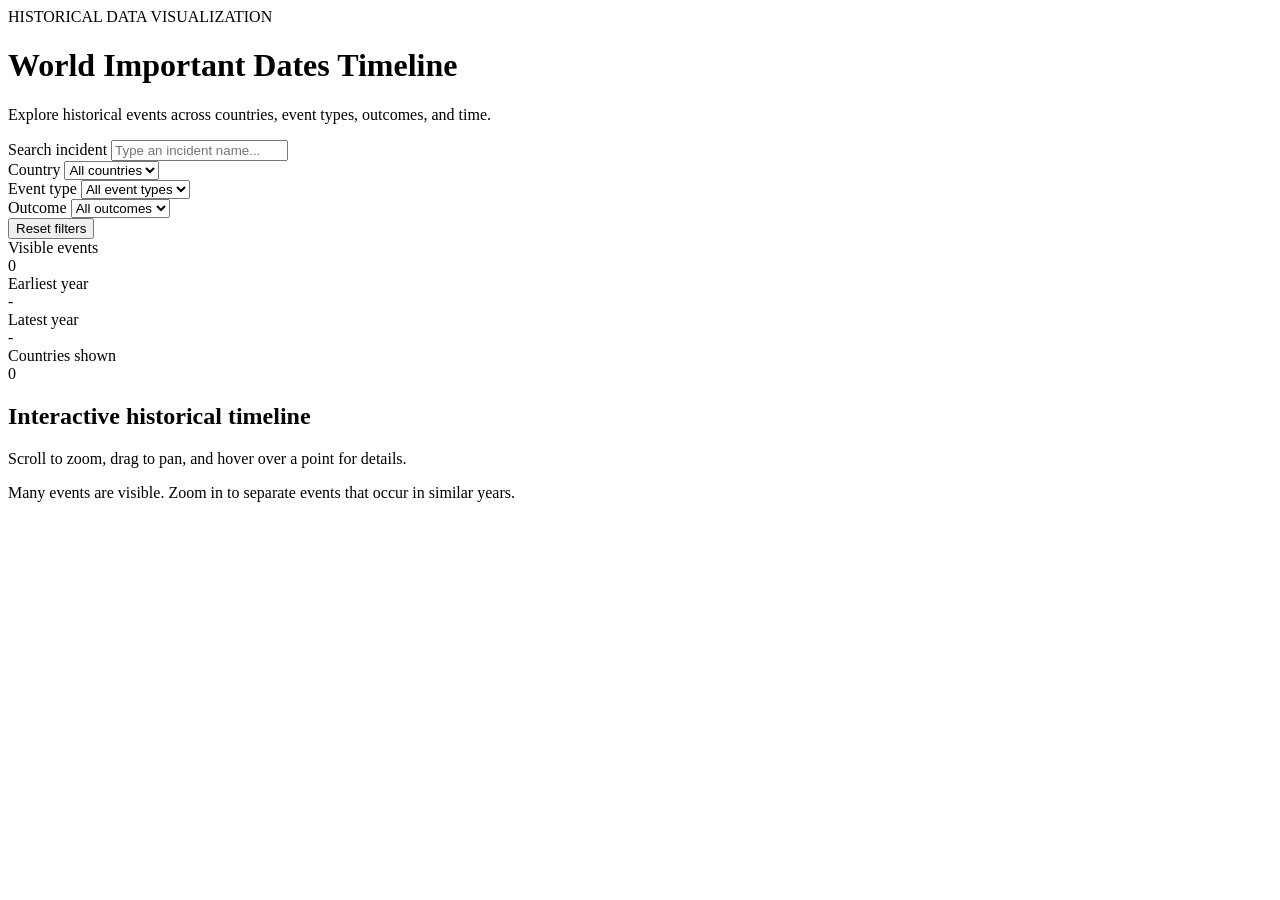
==== Lab_8/Assignment/index.html @ ce953955 "initialize folder" ====
<!DOCTYPE html>
<html lang="en">
<head>
  <meta charset="UTF-8">
  <meta name="viewport" content="width=device-width, initial-scale=1.0">
  <title>World Important Dates Timeline</title>
  
  <!-- Fonts -->
  <link rel="preconnect" href="https://fonts.googleapis.com">
  <link rel="preconnect" href="https://fonts.gstatic.com" crossorigin>
  <link href="https://fonts.googleapis.com/css2?family=Inter:wght@400;500;600;700&display=swap" rel="stylesheet">
  
  <link rel="stylesheet" href="style.css">
  <script src="https://d3js.org/d3.v7.min.js"></script>
</head>
<body>
  <div class="container">
    <header class="main-header">
      <div class="header-content">
        <div class="subtitle">HISTORICAL DATA VISUALIZATION</div>
        <h1>World Important Dates Timeline</h1>
        <p>Explore historical events across countries, event types, outcomes, and time.</p>
      </div>
    </header>

    <div class="dashboard">
      <div class="controls-panel">
        <div class="control-row">
          <div class="control-group">
            <label for="search-incident">Search incident</label>
            <input type="text" id="search-incident" placeholder="Type an incident name...">
          </div>
          <div class="control-group">
            <label for="filter-country">Country</label>
            <select id="filter-country">
              <option value="All">All countries</option>
            </select>
          </div>
        </div>
        <div class="control-row">
          <div class="control-group">
            <label for="filter-type">Event type</label>
            <select id="filter-type">
              <option value="All">All event types</option>
            </select>
          </div>
          <div class="control-group">
            <label for="filter-outcome">Outcome</label>
            <select id="filter-outcome">
              <option value="All">All outcomes</option>
            </select>
          </div>
        </div>
        <div class="control-row">
          <button id="reset-filters">Reset filters</button>
        </div>
      </div>

      <div class="summary-stats">
        <div class="stat-card">
          <div class="stat-title">Visible events</div>
          <div class="stat-value" id="stat-visible-events">0</div>
        </div>
        <div class="stat-card">
          <div class="stat-title">Earliest year</div>
          <div class="stat-value" id="stat-earliest-year">-</div>
        </div>
        <div class="stat-card">
          <div class="stat-title">Latest year</div>
          <div class="stat-value" id="stat-latest-year">-</div>
        </div>
        <div class="stat-card">
          <div class="stat-title">Countries shown</div>
          <div class="stat-value" id="stat-countries">0</div>
        </div>
      </div>
    </div>

    <div class="timeline-section">
      <div class="timeline-header">
        <h2>Interactive historical timeline</h2>
        <p>Scroll to zoom, drag to pan, and hover over a point for details.</p>
      </div>
      
      <div id="legend-container"></div>
      
      <div id="timeline-container">
        <!-- SVG will be appended here by D3 -->
      </div>
      
      <p class="timeline-footer">Many events are visible. Zoom in to separate events that occur in similar years.</p>
    </div>
  </div>

  <div id="tooltip" class="tooltip"></div>
  <script src="script.js"></script>
</body>
</html>
---- Lab_8/Assignment/style.css ----
.body {
    font-family: 'Inter', sans-serif;
    background-color: white;
}
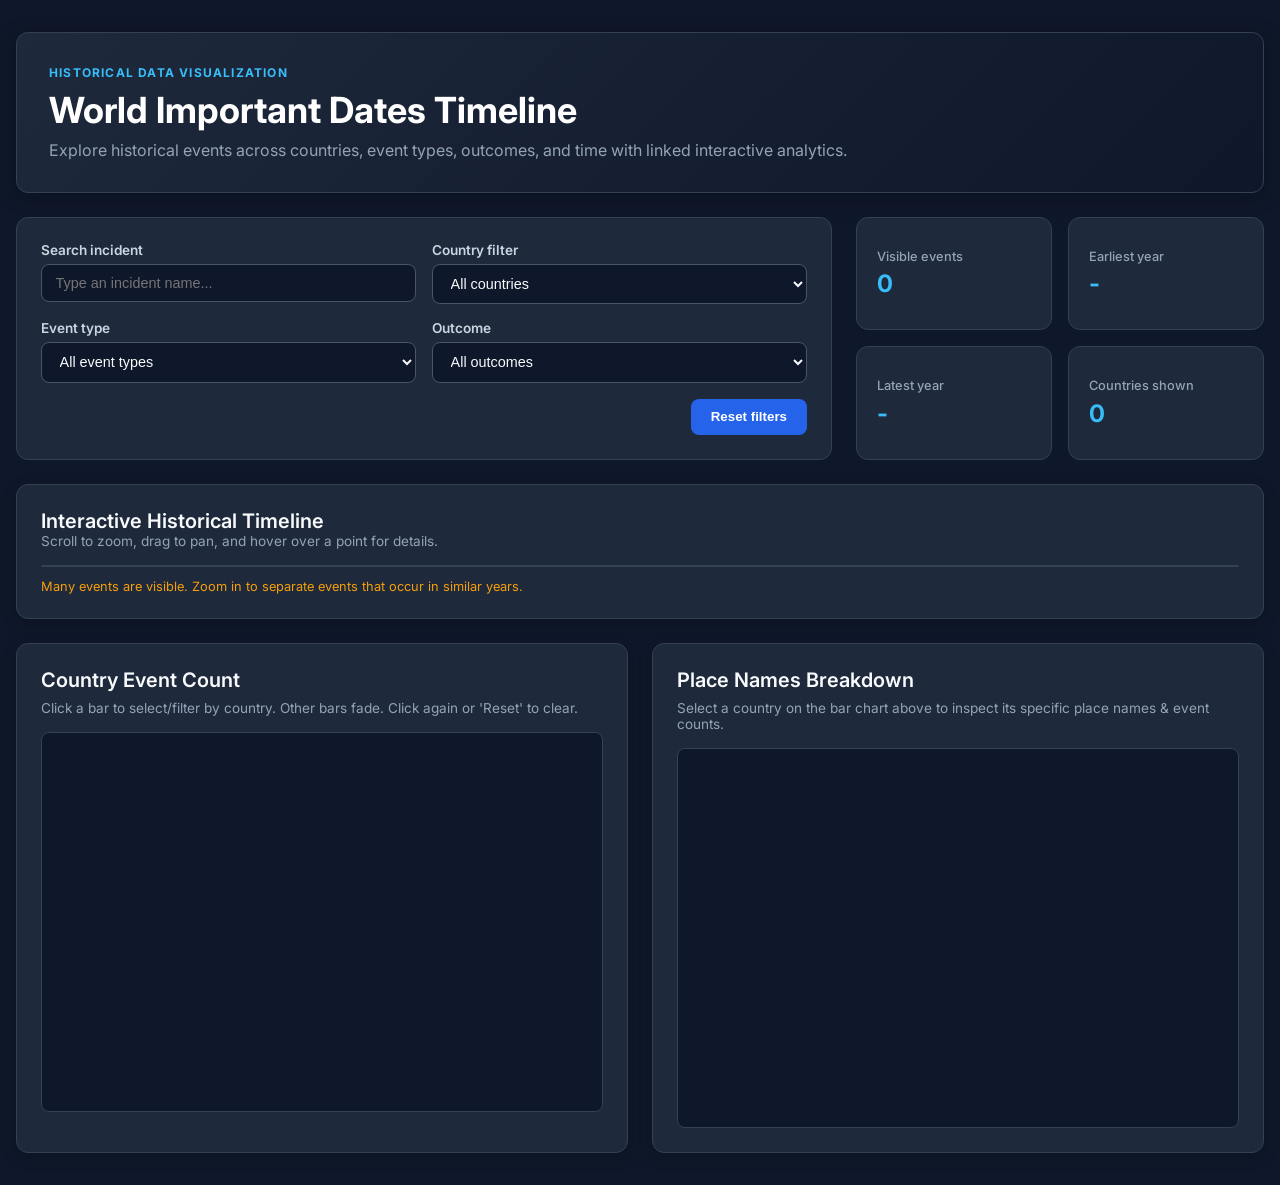
==== commit 19bddb02: "Complete Assignment Lab 8" ====
--- a/Lab_8/Assignment/index.html
+++ b/Lab_8/Assignment/index.html
@@ -3,26 +3,28 @@
 <head>
   <meta charset="UTF-8">
   <meta name="viewport" content="width=device-width, initial-scale=1.0">
-  <title>World Important Dates Timeline</title>
+  <title>World Important Dates Timeline & Country Analytics</title>
   
-  <!-- Fonts -->
+  <!-- Google Fonts -->
   <link rel="preconnect" href="https://fonts.googleapis.com">
   <link rel="preconnect" href="https://fonts.gstatic.com" crossorigin>
-  <link href="https://fonts.googleapis.com/css2?family=Inter:wght@400;500;600;700&display=swap" rel="stylesheet">
+  <link href="https://fonts.googleapis.com/css2?family=Inter:wght@300;400;500;600;700&display=swap" rel="stylesheet">
   
   <link rel="stylesheet" href="style.css">
   <script src="https://d3js.org/d3.v7.min.js"></script>
 </head>
 <body>
   <div class="container">
+    <!-- Header -->
     <header class="main-header">
       <div class="header-content">
         <div class="subtitle">HISTORICAL DATA VISUALIZATION</div>
         <h1>World Important Dates Timeline</h1>
-        <p>Explore historical events across countries, event types, outcomes, and time.</p>
+        <p>Explore historical events across countries, event types, outcomes, and time with linked interactive analytics.</p>
       </div>
     </header>
 
+    <!-- Controls & Summary Stats -->
     <div class="dashboard">
       <div class="controls-panel">
         <div class="control-row">
@@ -31,7 +33,7 @@
             <input type="text" id="search-incident" placeholder="Type an incident name...">
           </div>
           <div class="control-group">
-            <label for="filter-country">Country</label>
+            <label for="filter-country">Country filter</label>
             <select id="filter-country">
               <option value="All">All countries</option>
             </select>
@@ -51,7 +53,7 @@
             </select>
           </div>
         </div>
-        <div class="control-row">
+        <div class="control-row button-row">
           <button id="reset-filters">Reset filters</button>
         </div>
       </div>
@@ -76,19 +78,39 @@
       </div>
     </div>
 
+    <!-- Timeline Section -->
     <div class="timeline-section">
-      <div class="timeline-header">
-        <h2>Interactive historical timeline</h2>
-        <p>Scroll to zoom, drag to pan, and hover over a point for details.</p>
+      <div class="section-header">
+        <div>
+          <h2>Interactive Historical Timeline</h2>
+          <p class="section-desc">Scroll to zoom, drag to pan, and hover over a point for details.</p>
+        </div>
+        <div id="legend-container" class="legend-container"></div>
       </div>
       
-      <div id="legend-container"></div>
-      
-      <div id="timeline-container">
-        <!-- SVG will be appended here by D3 -->
+      <div id="timeline-container"></div>
+      <p class="timeline-footer">Many events are visible. Zoom in to separate events that occur in similar years.</p>
+    </div>
+
+    <!-- Linked Country Visualizations Section -->
+    <div class="linked-charts-grid">
+      <!-- Country Selection Bar Chart -->
+      <div class="chart-card">
+        <div class="chart-header">
+          <h3>Country Event Count</h3>
+          <p>Click a bar to select/filter by country. Other bars fade. Click again or 'Reset' to clear.</p>
+        </div>
+        <div id="country-bar-chart"></div>
       </div>
-      
-      <p class="timeline-footer">Many events are visible. Zoom in to separate events that occur in similar years.</p>
+
+      <!-- Secondary Chart: Place Name Breakdown for Selected Country -->
+      <div class="chart-card">
+        <div class="chart-header">
+          <h3 id="secondary-chart-title">Place Names Breakdown</h3>
+          <p id="secondary-chart-desc">Select a country on the bar chart above to inspect its specific place names & event counts.</p>
+        </div>
+        <div id="secondary-bar-chart"></div>
+      </div>
     </div>
   </div>
 
--- a/Lab_8/Assignment/style.css
+++ b/Lab_8/Assignment/style.css
@@ -1,4 +1,339 @@
-.body {
-    font-family: 'Inter', sans-serif;
-    background-color: white;
+/* Reset & Base Styles */
+* {
+  box-sizing: border-box;
+  margin: 0;
+  padding: 0;
+}
+
+body {
+  font-family: 'Inter', -apple-system, BlinkMacSystemFont, "Segoe UI", Roboto, sans-serif;
+  background-color: #0f172a;
+  color: #f8fafc;
+  min-height: 100vh;
+  padding: 2rem 1rem;
+}
+
+.container {
+  max-width: 1280px;
+  margin: 0 auto;
+  display: flex;
+  flex-direction: column;
+  gap: 1.5rem;
+}
+
+/* Header */
+.main-header {
+  background: linear-gradient(135deg, #1e293b 0%, #0f172a 100%);
+  border: 1px solid #334155;
+  border-radius: 12px;
+  padding: 2rem;
+  box-shadow: 0 4px 20px rgba(0, 0, 0, 0.3);
+}
+
+.subtitle {
+  font-size: 0.75rem;
+  font-weight: 700;
+  letter-spacing: 0.1em;
+  color: #38bdf8;
+  margin-bottom: 0.5rem;
+}
+
+.main-header h1 {
+  font-size: 2.25rem;
+  font-weight: 700;
+  color: #ffffff;
+  margin-bottom: 0.5rem;
+}
+
+.main-header p {
+  color: #94a3b8;
+  font-size: 1rem;
+}
+
+/* Controls & Dashboard */
+.dashboard {
+  display: grid;
+  grid-template-columns: 1fr;
+  gap: 1.5rem;
+}
+
+@media (min-width: 1024px) {
+  .dashboard {
+    grid-template-columns: 2fr 1fr;
+  }
+}
+
+.controls-panel {
+  background: #1e293b;
+  border: 1px solid #334155;
+  border-radius: 12px;
+  padding: 1.5rem;
+  display: flex;
+  flex-direction: column;
+  gap: 1rem;
+}
+
+.control-row {
+  display: grid;
+  grid-template-columns: 1fr;
+  gap: 1rem;
+}
+
+@media (min-width: 640px) {
+  .control-row {
+    grid-template-columns: 1fr 1fr;
+  }
+}
+
+.control-group {
+  display: flex;
+  flex-direction: column;
+  gap: 0.35rem;
+}
+
+.control-group label {
+  font-size: 0.85rem;
+  font-weight: 600;
+  color: #cbd5e1;
+}
+
+.control-group input,
+.control-group select {
+  width: 100%;
+  padding: 0.65rem 0.85rem;
+  background: #0f172a;
+  border: 1px solid #475569;
+  border-radius: 8px;
+  color: #f8fafc;
+  font-size: 0.9rem;
+  outline: none;
+  transition: border-color 0.2s;
+}
+
+.control-group input:focus,
+.control-group select:focus {
+  border-color: #38bdf8;
+}
+
+.button-row {
+  display: flex;
+  justify-content: flex-end;
+}
+
+#reset-filters {
+  background-color: #2563eb;
+  color: white;
+  border: none;
+  padding: 0.65rem 1.25rem;
+  border-radius: 8px;
+  font-weight: 600;
+  cursor: pointer;
+  transition: background-color 0.2s, transform 0.1s;
+}
+
+#reset-filters:hover {
+  background-color: #1d4ed8;
+}
+
+#reset-filters:active {
+  transform: scale(0.98);
+}
+
+/* Stats */
+.summary-stats {
+  display: grid;
+  grid-template-columns: 1fr 1fr;
+  gap: 1rem;
+}
+
+.stat-card {
+  background: #1e293b;
+  border: 1px solid #334155;
+  border-radius: 12px;
+  padding: 1.25rem;
+  display: flex;
+  flex-direction: column;
+  justify-content: center;
+}
+
+.stat-title {
+  font-size: 0.8rem;
+  color: #94a3b8;
+  font-weight: 500;
+  margin-bottom: 0.35rem;
+}
+
+.stat-value {
+  font-size: 1.5rem;
+  font-weight: 700;
+  color: #38bdf8;
+}
+
+/* Sections & Cards */
+.timeline-section,
+.chart-card {
+  background: #1e293b;
+  border: 1px solid #334155;
+  border-radius: 12px;
+  padding: 1.5rem;
+  box-shadow: 0 4px 15px rgba(0, 0, 0, 0.2);
+}
+
+.section-header,
+.chart-header {
+  margin-bottom: 1rem;
+  display: flex;
+  flex-direction: column;
+  gap: 0.5rem;
+}
+
+@media (min-width: 768px) {
+  .section-header {
+    flex-direction: row;
+    justify-content: space-between;
+    align-items: flex-start;
+  }
+}
+
+.section-header h2,
+.chart-header h3 {
+  font-size: 1.25rem;
+  font-weight: 600;
+  color: #f8fafc;
+}
+
+.section-desc,
+.chart-header p {
+  font-size: 0.85rem;
+  color: #94a3b8;
+}
+
+/* Legend */
+.legend-container {
+  display: flex;
+  flex-wrap: wrap;
+  gap: 1rem;
+  align-items: center;
+}
+
+.legend-item {
+  display: flex;
+  align-items: center;
+  gap: 0.4rem;
+  font-size: 0.85rem;
+  color: #cbd5e1;
+}
+
+.legend-color {
+  width: 10px;
+  height: 10px;
+  border-radius: 50%;
+}
+
+/* Containers */
+#timeline-container {
+  width: 100%;
+  overflow: hidden;
+  background: #0f172a;
+  border: 1px solid #334155;
+  border-radius: 8px;
+  position: relative;
+}
+
+.timeline-footer {
+  font-size: 0.8rem;
+  color: #f59e0b;
+  margin-top: 0.75rem;
+}
+
+/* Linked Charts Grid */
+.linked-charts-grid {
+  display: grid;
+  grid-template-columns: 1fr;
+  gap: 1.5rem;
+}
+
+@media (min-width: 1024px) {
+  .linked-charts-grid {
+    grid-template-columns: 1fr 1fr;
+  }
+}
+
+#country-bar-chart,
+#secondary-bar-chart {
+  width: 100%;
+  height: 380px;
+  background: #0f172a;
+  border: 1px solid #334155;
+  border-radius: 8px;
+  overflow: hidden;
+}
+
+/* D3 Axes & Styling */
+.axis text {
+  fill: #94a3b8;
+  font-size: 11px;
+}
+
+.axis line,
+.axis path {
+  stroke: #475569;
+}
+
+.event-circle {
+  cursor: pointer;
+  transition: opacity 0.2s, stroke 0.2s;
+}
+
+.event-circle:hover {
+  stroke: #ffffff;
+  stroke-width: 2px;
+}
+
+/* Bar chart bar interactive styling */
+.country-bar,
+.type-bar {
+  cursor: pointer;
+  transition: opacity 0.3s ease, fill 0.2s ease;
+}
+
+.country-bar:hover,
+.type-bar:hover {
+  opacity: 1 !important;
+}
+
+/* Tooltip */
+.tooltip {
+  position: absolute;
+  opacity: 0;
+  pointer-events: none;
+  background: #090d16;
+  border: 1px solid #38bdf8;
+  border-radius: 8px;
+  padding: 0.75rem 1rem;
+  box-shadow: 0 10px 25px rgba(0, 0, 0, 0.5);
+  z-index: 1000;
+  max-width: 300px;
+  font-size: 0.85rem;
+  line-height: 1.4;
+  color: #e2e8f0;
+  transition: opacity 0.15s ease;
+}
+
+.tooltip-title {
+  font-weight: 700;
+  color: #38bdf8;
+  margin-bottom: 0.4rem;
+  font-size: 0.95rem;
+  border-bottom: 1px solid #334155;
+  padding-bottom: 0.3rem;
+}
+
+.tooltip-row {
+  margin-bottom: 0.2rem;
+}
+
+.tooltip-label {
+  font-weight: 600;
+  color: #94a3b8;
 }
